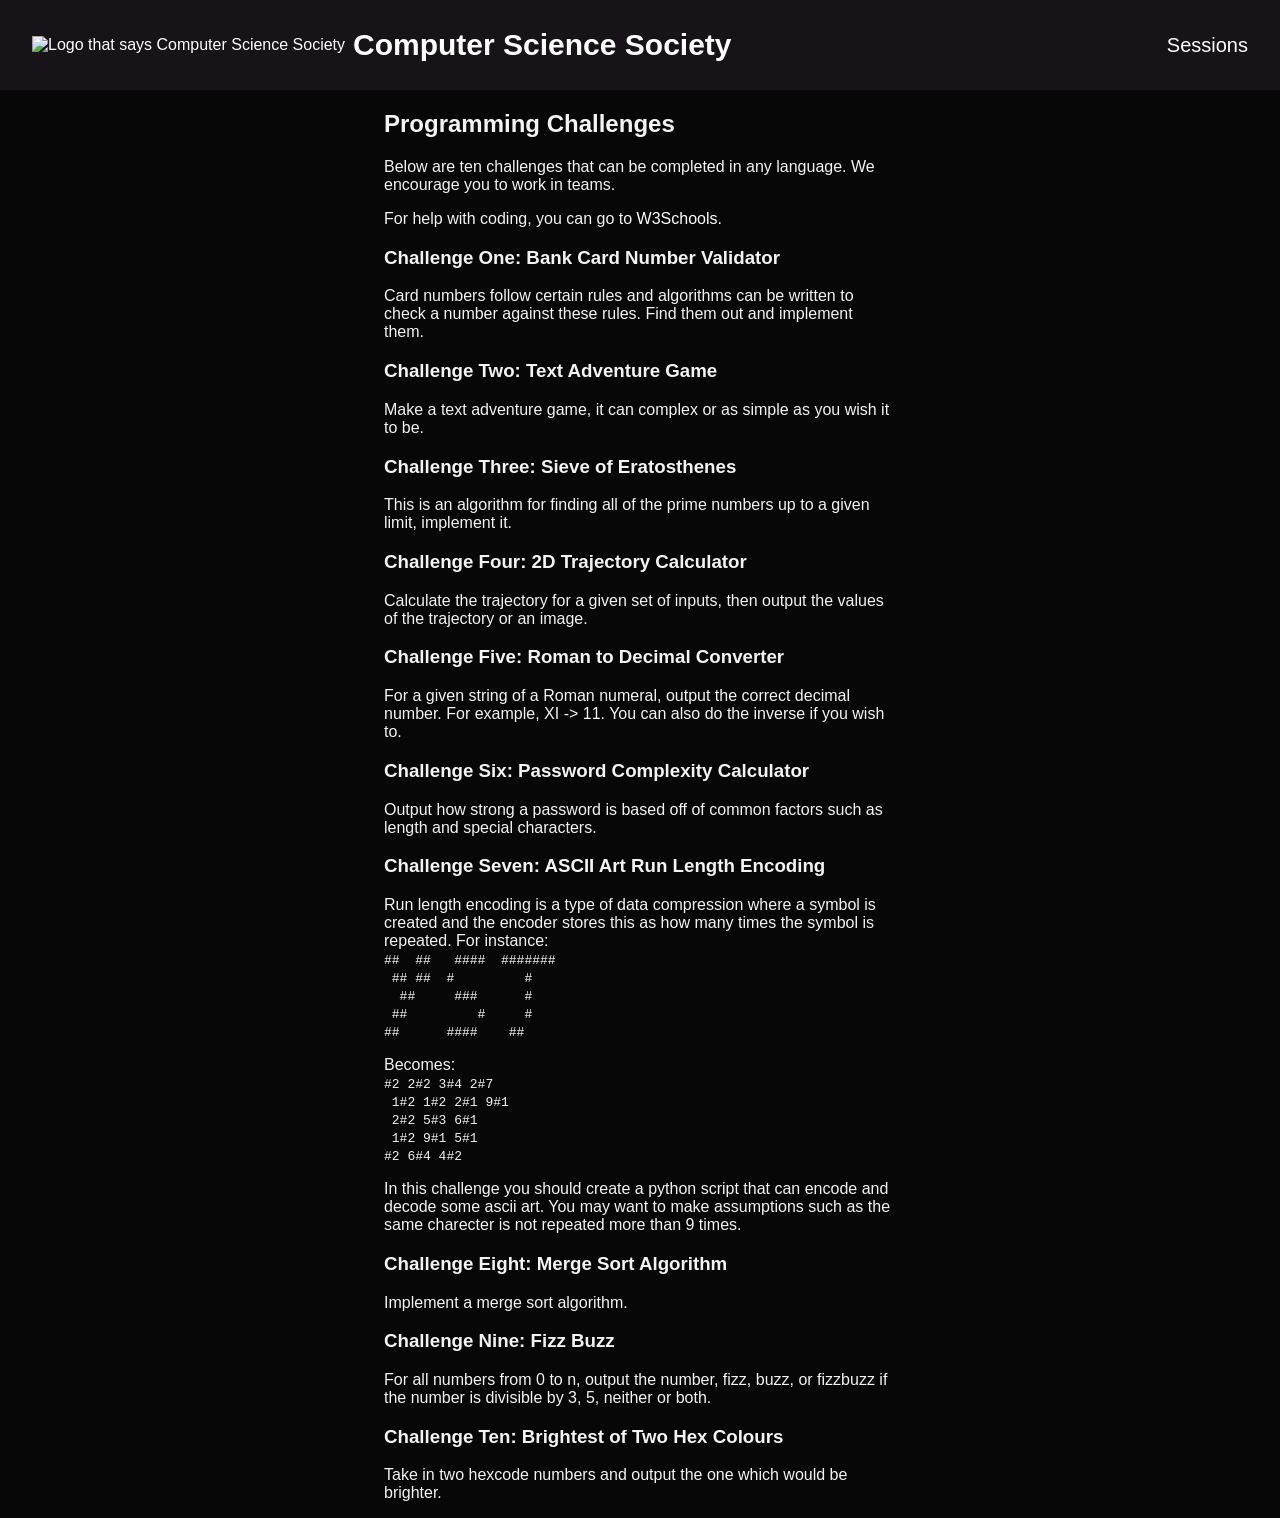
==== weeks/2026101/index.html @ 4460fbee "Add programming challenge details" ====
<!DOCTYPE html>
<html lang="en">
<head>
    <meta charset="UTF-8">
    <meta name="viewport" content="width=device-width, initial-scale=1.0">
    <title>Computer Science Society</title>
    <link rel="stylesheet" href="../../styles.css">
    <link rel="icon" type="image/x-icon" href="https://ysjcompsoc.co.uk/logo.png">
</head>
<body>
    <header>
        <div class="header-section">
            <a href="index.html"><img alt="Logo that says Computer Science Society" src="https://ysjcompsoc.co.uk/logo.png" /></a>
            
            <h1><a href="https://ysjcompsoc.co.uk/index.html">Computer Science Society</a></h1>
        </div>
        
        <nav>
            <p><a href="https://ysjcompsoc.co.uk/years.html">Sessions</a></p>
        </nav>
    </header>

    <main style="text-align: left;">
        <h2>Programming Challenges</h2>

        <p>Below are ten challenges that can be completed in any language. We encourage you to work in teams.</p>
        <p>For help with coding, you can go to <a href="https://www.w3schools.com">W3Schools</a>.</p>

        <div>
            <h3>Challenge One: Bank Card Number Validator</h3>
            <p>Card numbers follow certain rules and algorithms can be written to check a number against these rules. Find them out and implement them.</p>
        </div>
        
        <div>
            <h3>Challenge Two: Text Adventure Game</h3>
            <p>Make a text adventure game, it can complex or as simple as you wish it to be.</p>
        </div>

        <div>
            <h3>Challenge Three: Sieve of Eratosthenes</h3>
            <p>This is an algorithm for finding all of the prime numbers up to a given limit, implement it.</p>
        </div>

        <div>
            <h3>Challenge Four: 2D Trajectory Calculator</h3>
            <p>Calculate the trajectory for a given set of inputs, then output the values of the trajectory or an image.</p>
        </div>

        <div>
            <h3>Challenge Five: Roman to Decimal Converter</h3>
            <p>For a given string of a Roman numeral, output the correct decimal number. For example, XI -> 11. You can also do the inverse if you wish to.</p>
        </div>

        <div>
            <h3>Challenge Six: Password Complexity Calculator</h3>
            <p>Output how strong a password is based off of common factors such as length and special characters.</p>
        </div>

        <div>
            <h3>Challenge Seven: ASCII Art Run Length Encoding</h3>
            <p>Run length encoding is a type of data compression where a symbol is created and the encoder stores this as how many times the symbol is repeated. For instance:<br>
            <code style="white-space: preserve nowrap;">##  ##   ####  #######<br> ## ##  #         #<br>  ##     ###      #<br> ##         #     #<br>##      ####    ##<br></code></p>
            <p>Becomes:<br> 
            <code style="white-space: preserve nowrap;">#2 2#2 3#4 2#7<br> 1#2 1#2 2#1 9#1<br> 2#2 5#3 6#1<br> 1#2 9#1 5#1<br>#2 6#4 4#2</code>
            </p>
            <p>In this challenge you should create a python script that can encode and decode some ascii art. You may want to make assumptions such as the same charecter is not repeated more than 9 times.</p>
        </div>

        <div>
            <h3>Challenge Eight: Merge Sort Algorithm</h3>
            <p>Implement a merge sort algorithm.</p>
        </div>

        <div>
            <h3>Challenge Nine: Fizz Buzz</h3>
            <p>For all numbers from 0 to n, output the number, fizz, buzz, or fizzbuzz if the number is divisible by 3, 5, neither or both.</p>
        </div>

        <div>
            <h3>Challenge Ten: Brightest of Two Hex Colours</h3>
            <p>Take in two hexcode numbers and output the one which would be brighter.</p>
        </div>
    </main>
</body>
</html>
---- styles.css ----
:root {
    font-family: Arial, Helvetica, sans-serif;
    text-align: center;
    background-color: #080708;
    color: #f3f3f3;
}

body {
    padding: 0;
    margin: 0;
}

li {
    list-style: none;
}

ul {
    padding-left: 0;
}

a {
    color: #FFF;
    text-decoration: none;
}

header {
    display: flex;
    align-items: center;
    justify-content: space-between;
    padding: 0.5em 2em;
    gap: 1em;
    background-color: #181318;
}

.header-section>a>img {
    max-height: 60px;
}

h1 {
    font-size: 30px;
}

nav>p {
    font-size: 20px;
}

.header-section {
    display: flex;
    align-items: center;
    justify-content: space-between;
    gap: 0.5em;
}

main {
    padding: 0 30%;
}

@media (max-width: 800px) {
    main {
        padding: 0 5%;
        font-size: 20px;
    }

    h1>a {
        visibility: hidden;
    }
}

#years>ul>li {
    cursor: pointer;
}

#years li {
    margin-top: 0.5ch;
    transition-duration: 0.3ms;
}

#years li:hover {
    text-decoration: underline;
}

a {
    transition-duration: 0.3s;
    cursor: pointer;
}

a:hover {
    text-decoration: underline;
}

h1>a:hover {
    text-decoration: none;
}
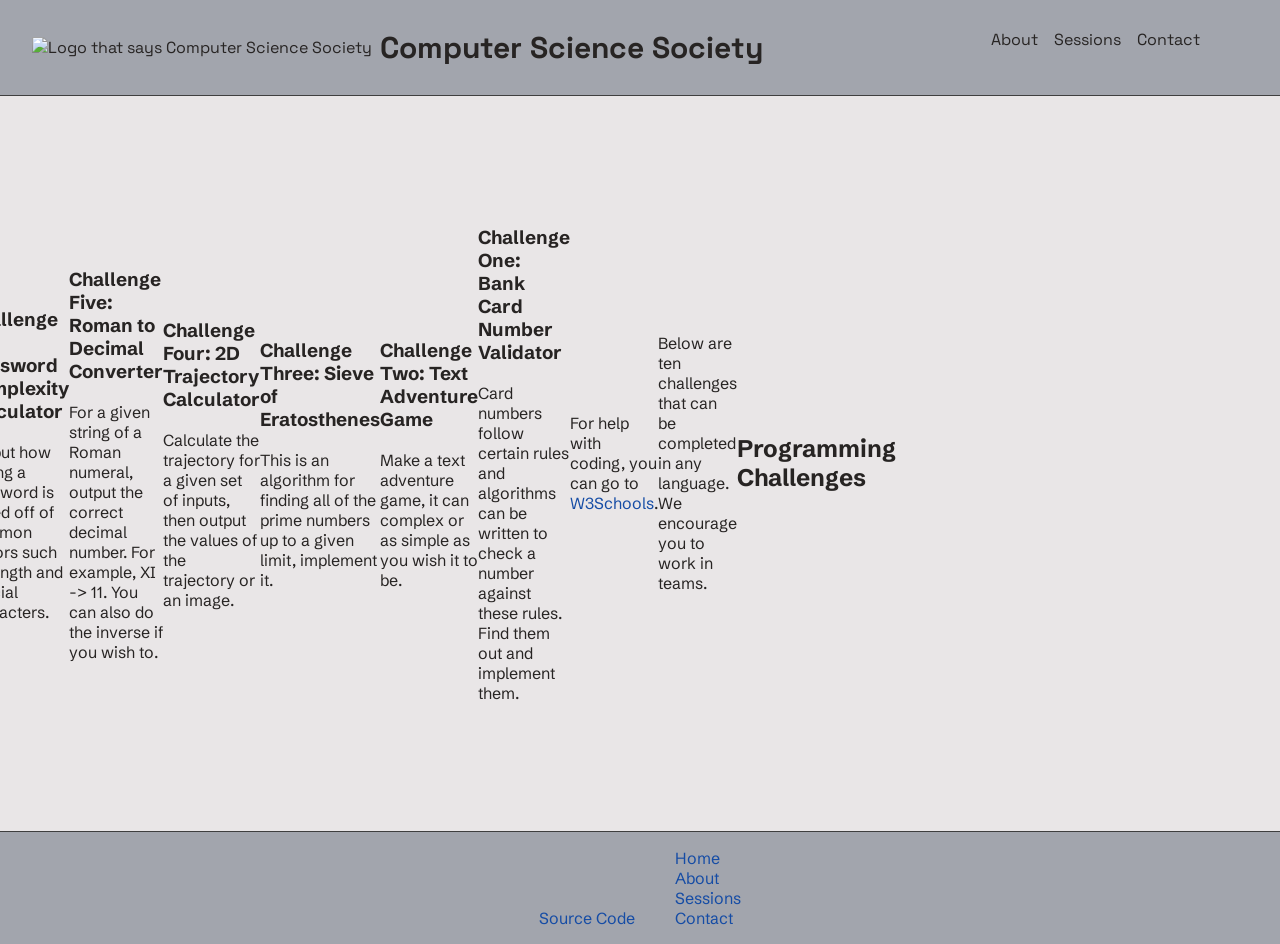
==== commit de029489: "Change UI" ====
--- a/weeks/2026101/index.html
+++ b/weeks/2026101/index.html
@@ -4,7 +4,8 @@
     <meta charset="UTF-8">
     <meta name="viewport" content="width=device-width, initial-scale=1.0">
     <title>Computer Science Society</title>
-    <link rel="stylesheet" href="../../styles.css">
+    <link rel="stylesheet" href="/styles.css">
+    <script src="/script.js" defer></script>
     <link rel="icon" type="image/x-icon" href="https://ysjcompsoc.co.uk/logo.png">
 </head>
 <body>
@@ -12,13 +13,24 @@
         <div class="header-section">
             <a href="index.html"><img alt="Logo that says Computer Science Society" src="https://ysjcompsoc.co.uk/logo.png" /></a>
             
-            <h1><a href="https://ysjcompsoc.co.uk/index.html">Computer Science Society</a></h1>
+            <h1><a href="index.html">Computer Science Society</a></h1>
         </div>
         
-        <nav>
-            <p><a href="https://ysjcompsoc.co.uk/years.html">Sessions</a></p>
+        <nav class="nav" id="nav">
+            <a class="link" href="/about.html">About</a>
+            <a class="link" href="/years.html">Sessions</a>
+            <a class="link" href="/contact.html">Contact</a>
+            <a href="javascript:void(0);" class="icon" onClick="showNav()"><img src="/Hamburger_icon.svg" alt=""></a>
         </nav>
+
+        
     </header>
+
+    <nav id="burger" class="burger">
+        <a href="/about.html">About</a>
+        <a href="/years.html">Sessions</a>
+        <a href="/contact.html">Contact</a>
+    </nav>
 
     <main style="text-align: left;">
         <h2>Programming Challenges</h2>
@@ -81,5 +93,15 @@
             <p>Take in two hexcode numbers and output the one which would be brighter.</p>
         </div>
     </main>
+
+    <footer>
+        <p><a href="https://github.com/adrianwhatfield/compsoc-site">Source Code</a></p>
+        <ol class="blank">
+            <li><a href="/index.html">Home</a></li>
+            <li><a href="/about.html">About</a></li>
+            <li><a href="/years.html">Sessions</a></li>
+            <li><a href="/contact.html">Contact</a></li>
+        </ol>
+    </footer>
 </body>
 </html>
--- a/styles.css
+++ b/styles.css
@@ -1,26 +1,33 @@
+@import url('https://fonts.googleapis.com/css2?family=Schibsted+Grotesk:ital,wght@0,400..900;1,400..900&family=Space+Grotesk:wght@300..700&display=swap');
+
 :root {
-    font-family: Arial, Helvetica, sans-serif;
+    font-family: "Schibsted Grotesk", Arial, Helvetica, sans-serif;
     text-align: center;
-    background-color: #080708;
-    color: #f3f3f3;
+    background-color: var(--bg-main);
+    color: var(--text-main);
+    min-height: 100vh;
+
+    --bg-main: #e9e6e7;
+    --bg-alt: #a2a5ad;
+    --text-main: #272423;
+    --text-alt: #154ca5;
+    --border: #3f3f3f;
 }
 
 body {
     padding: 0;
     margin: 0;
+    display: flex;
+    flex-direction: column;
+    min-height: 100vh;
 }
 
-li {
+.blank > li {
     list-style: none;
 }
 
 ul {
     padding-left: 0;
-}
-
-a {
-    color: #FFF;
-    text-decoration: none;
 }
 
 header {
@@ -29,7 +36,9 @@
     justify-content: space-between;
     padding: 0.5em 2em;
     gap: 1em;
-    background-color: #181318;
+    background-color: var(--bg-alt);
+    font-family: "Space Grotesk";
+    border-bottom: solid 1px var(--border);
 }
 
 .header-section>a>img {
@@ -40,8 +49,37 @@
     font-size: 30px;
 }
 
-nav>p {
+.nav {
+    display: flex;
+    gap: 1em;
+}
+
+.icon {
+    visibility: hidden;
+}
+
+.burger {
+    visibility: hidden;
+}
+
+.burger {
+    background-color: var(--bg-alt);
+    border: solid 1px var(--border);
+    width: min-content;
+    padding: 1em;
+    border-radius: 7px;
+    position: fixed;
+    top: 70px;
+    right: 5px;
+}
+
+.burger > a {
+    color: var(--text-main);
     font-size: 20px;
+}
+
+.show{
+    visibility: visible;
 }
 
 .header-section {
@@ -53,15 +91,38 @@
 
 main {
     padding: 0 30%;
+    flex-grow: 1;
+    display: flex;
+    flex-direction: row-reverse;
+    align-items: center;
 }
 
-@media (max-width: 800px) {
+main > img {
+    width: 30vw;
+    height: auto;
+}
+
+@media (max-width: 700px) {
     main {
         padding: 0 5%;
         font-size: 20px;
+        flex-direction: column;
     }
 
-    h1>a {
+    header {
+        padding: 1em;
+    }
+
+    h1 > a {
+        display: none;
+    }
+
+    .icon > img {
+        visibility: visible;
+        font-size: 32px;
+    }
+
+    .link {
         visibility: hidden;
     }
 }
@@ -82,6 +143,14 @@
 a {
     transition-duration: 0.3s;
     cursor: pointer;
+    color: var(--text-alt);
+    text-decoration: none;
+}
+
+header a {
+    transition-duration: 0.3s;
+    cursor: pointer;
+    color: var(--text-main);
 }
 
 a:hover {
@@ -90,4 +159,25 @@
 
 h1>a:hover {
     text-decoration: none;
+}
+
+code {
+  font-family: "Courier New", Courier, monospace;
+  background-color: #2a242a;
+  color: #f1c6ff;
+  border: 1px solid #413841;
+  border-radius: 0.3em;
+  padding: 0.1em 0.2em;
+  margin: 0.1em;
+  font-size: 0.8em;
+}
+
+footer {
+    display: flex;
+    flex-direction: row;
+    justify-content: center;
+    align-items: end;
+    text-align: left;
+    background-color: var(--bg-alt);
+    border-top: solid 1px var(--border);
 }
